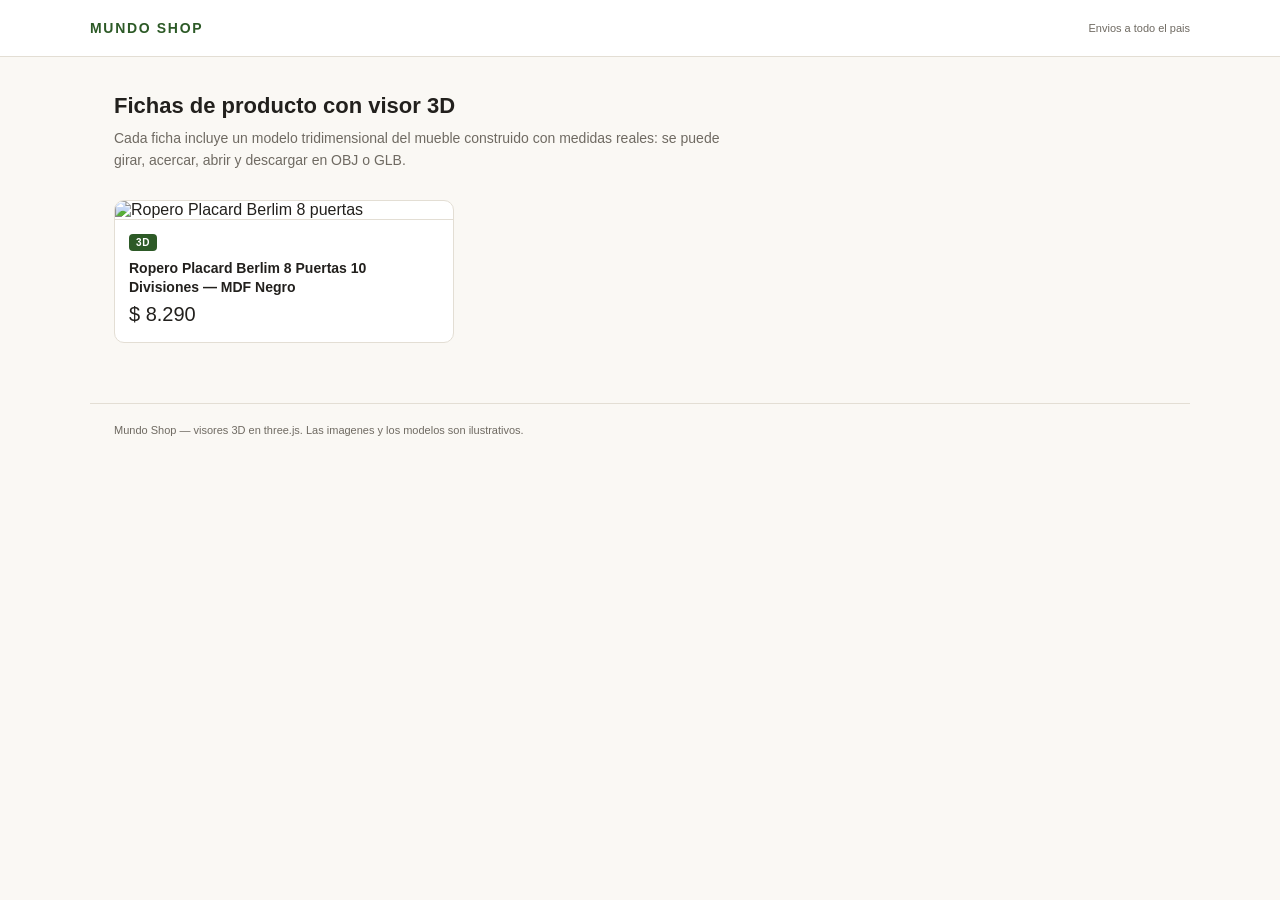
==== index.html @ 09def517 "Sitio de fichas de producto con visor 3D Ficha del Ropero Placard Berlim (8 puertas, 10 estantes, 2 " ====
<!DOCTYPE html>
<html lang="es">
<head>
<meta charset="utf-8">
<meta name="viewport" content="width=device-width, initial-scale=1">
<title>Mundo Shop — Fichas de producto con visor 3D</title>
<style>
:root { --ink:#22201d; --muted:#6f6a62; --line:#e3ded4; --paper:#faf8f4; --accent:#2d5a27; }
* { box-sizing:border-box; margin:0; }
body { background:var(--paper); color:var(--ink); font-family:'Helvetica Neue',Helvetica,Arial,sans-serif; }
.topbar { background:#fff; border-bottom:1px solid var(--line); padding:0 24px; }
.topbar-inner { max-width:1100px; margin:0 auto; display:flex; align-items:center; justify-content:space-between; height:56px; }
.brand { font-weight:800; font-size:14px; letter-spacing:0.12em; text-transform:uppercase; color:var(--accent); }
.brand-sub { font-size:11px; color:var(--muted); }
main { max-width:1100px; margin:0 auto; padding:36px 24px 60px; }
h1 { font-size:22px; font-weight:600; }
.lead { font-size:14px; color:var(--muted); margin:8px 0 28px; max-width:620px; line-height:1.6; }
.cards { display:grid; grid-template-columns:repeat(auto-fill, minmax(260px, 1fr)); gap:16px; }
.card { display:block; text-decoration:none; color:inherit; background:#fff; border:1px solid var(--line); border-radius:10px; overflow:hidden; transition:box-shadow .2s, transform .2s; }
.card:hover { box-shadow:0 6px 20px rgba(0,0,0,.08); transform:translateY(-2px); }
.card img { width:100%; aspect-ratio:4/3; object-fit:contain; background:#fff; }
.card .body { padding:12px 14px 16px; border-top:1px solid var(--line); }
.card h2 { font-size:14px; font-weight:600; line-height:1.35; margin-bottom:6px; }
.card .price { font-size:20px; font-weight:300; }
.tag { display:inline-block; background:var(--accent); color:#fff; font-size:10px; font-weight:700; letter-spacing:.08em; padding:3px 7px; border-radius:4px; margin-bottom:8px; }
footer { max-width:1100px; margin:0 auto; padding:20px 24px 40px; font-size:11px; color:var(--muted); border-top:1px solid var(--line); }
</style>
</head>
<body>
<div class="topbar"><div class="topbar-inner">
  <span class="brand">MUNDO SHOP</span>
  <span class="brand-sub">Envios a todo el pais</span>
</div></div>

<main>
  <h1>Fichas de producto con visor 3D</h1>
  <p class="lead">Cada ficha incluye un modelo tridimensional del mueble construido con medidas reales: se puede girar, acercar, abrir y descargar en OBJ o GLB.</p>

  <div class="cards">
    <a class="card" href="./ropero-berlim.html">
      <img src="https://http2.mlstatic.com/D_890239-MLA112939004923_062026-F.jpg" alt="Ropero Placard Berlim 8 puertas">
      <div class="body">
        <span class="tag">3D</span>
        <h2>Ropero Placard Berlim 8 Puertas 10 Divisiones — MDF Negro</h2>
        <div class="price">$ 8.290</div>
      </div>
    </a>
  </div>
</main>

<footer>Mundo Shop — visores 3D en three.js. Las imagenes y los modelos son ilustrativos.</footer>
</body>
</html>
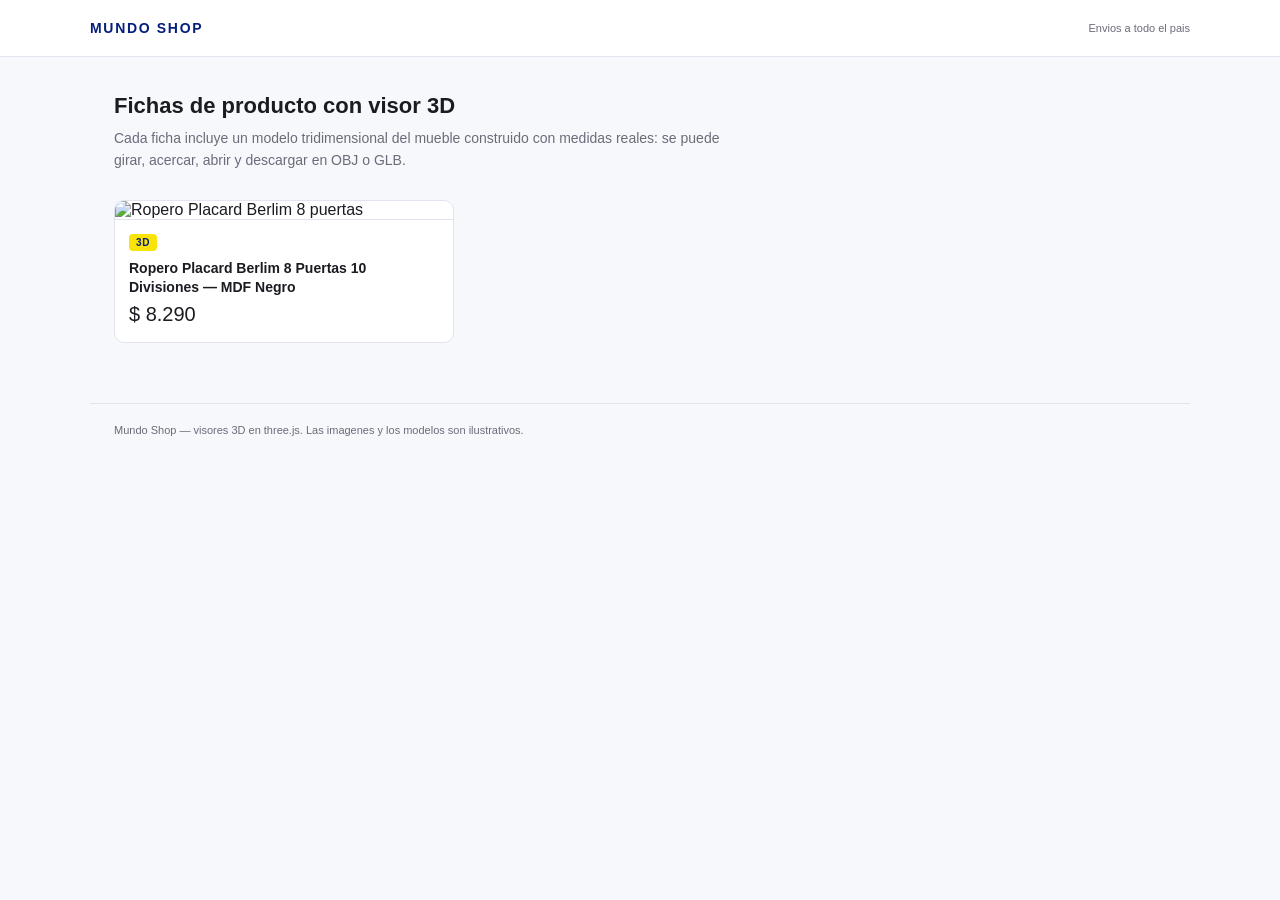
==== commit e4347551: "Paleta de marca y arreglo del scroll horizontal en celular La pagina se podia arrastrar para los cos" ====
--- a/index.html
+++ b/index.html
@@ -5,7 +5,13 @@
 <meta name="viewport" content="width=device-width, initial-scale=1">
 <title>Mundo Shop — Fichas de producto con visor 3D</title>
 <style>
-:root { --ink:#22201d; --muted:#6f6a62; --line:#e3ded4; --paper:#faf8f4; --accent:#2d5a27; }
+:root {
+  /* Paleta de marca del logo: azul #041e7d, amarillo #fae307, blanco.
+     El amarillo va siempre como fondo con azul encima — sobre blanco no tiene
+     contraste suficiente para texto. */
+  --ink:#1b1b22; --muted:#6b6b7a; --line:#e2e4ef; --paper:#f7f8fc;
+  --accent:#041e7d; --accent-osc:#03145e; --amarillo:#fae307;
+}
 * { box-sizing:border-box; margin:0; }
 body { background:var(--paper); color:var(--ink); font-family:'Helvetica Neue',Helvetica,Arial,sans-serif; }
 .topbar { background:#fff; border-bottom:1px solid var(--line); padding:0 24px; }
@@ -15,14 +21,15 @@
 main { max-width:1100px; margin:0 auto; padding:36px 24px 60px; }
 h1 { font-size:22px; font-weight:600; }
 .lead { font-size:14px; color:var(--muted); margin:8px 0 28px; max-width:620px; line-height:1.6; }
-.cards { display:grid; grid-template-columns:repeat(auto-fill, minmax(260px, 1fr)); gap:16px; }
+.cards { display:grid; grid-template-columns:repeat(auto-fill, minmax(min(260px, 100%), 1fr)); gap:16px; }
+.cards > * { min-width:0; }
 .card { display:block; text-decoration:none; color:inherit; background:#fff; border:1px solid var(--line); border-radius:10px; overflow:hidden; transition:box-shadow .2s, transform .2s; }
 .card:hover { box-shadow:0 6px 20px rgba(0,0,0,.08); transform:translateY(-2px); }
 .card img { width:100%; aspect-ratio:4/3; object-fit:contain; background:#fff; }
 .card .body { padding:12px 14px 16px; border-top:1px solid var(--line); }
 .card h2 { font-size:14px; font-weight:600; line-height:1.35; margin-bottom:6px; }
 .card .price { font-size:20px; font-weight:300; }
-.tag { display:inline-block; background:var(--accent); color:#fff; font-size:10px; font-weight:700; letter-spacing:.08em; padding:3px 7px; border-radius:4px; margin-bottom:8px; }
+.tag { display:inline-block; background:var(--amarillo); color:var(--accent); font-size:10px; font-weight:800; letter-spacing:.08em; padding:3px 7px; border-radius:4px; margin-bottom:8px; }
 footer { max-width:1100px; margin:0 auto; padding:20px 24px 40px; font-size:11px; color:var(--muted); border-top:1px solid var(--line); }
 </style>
 </head>
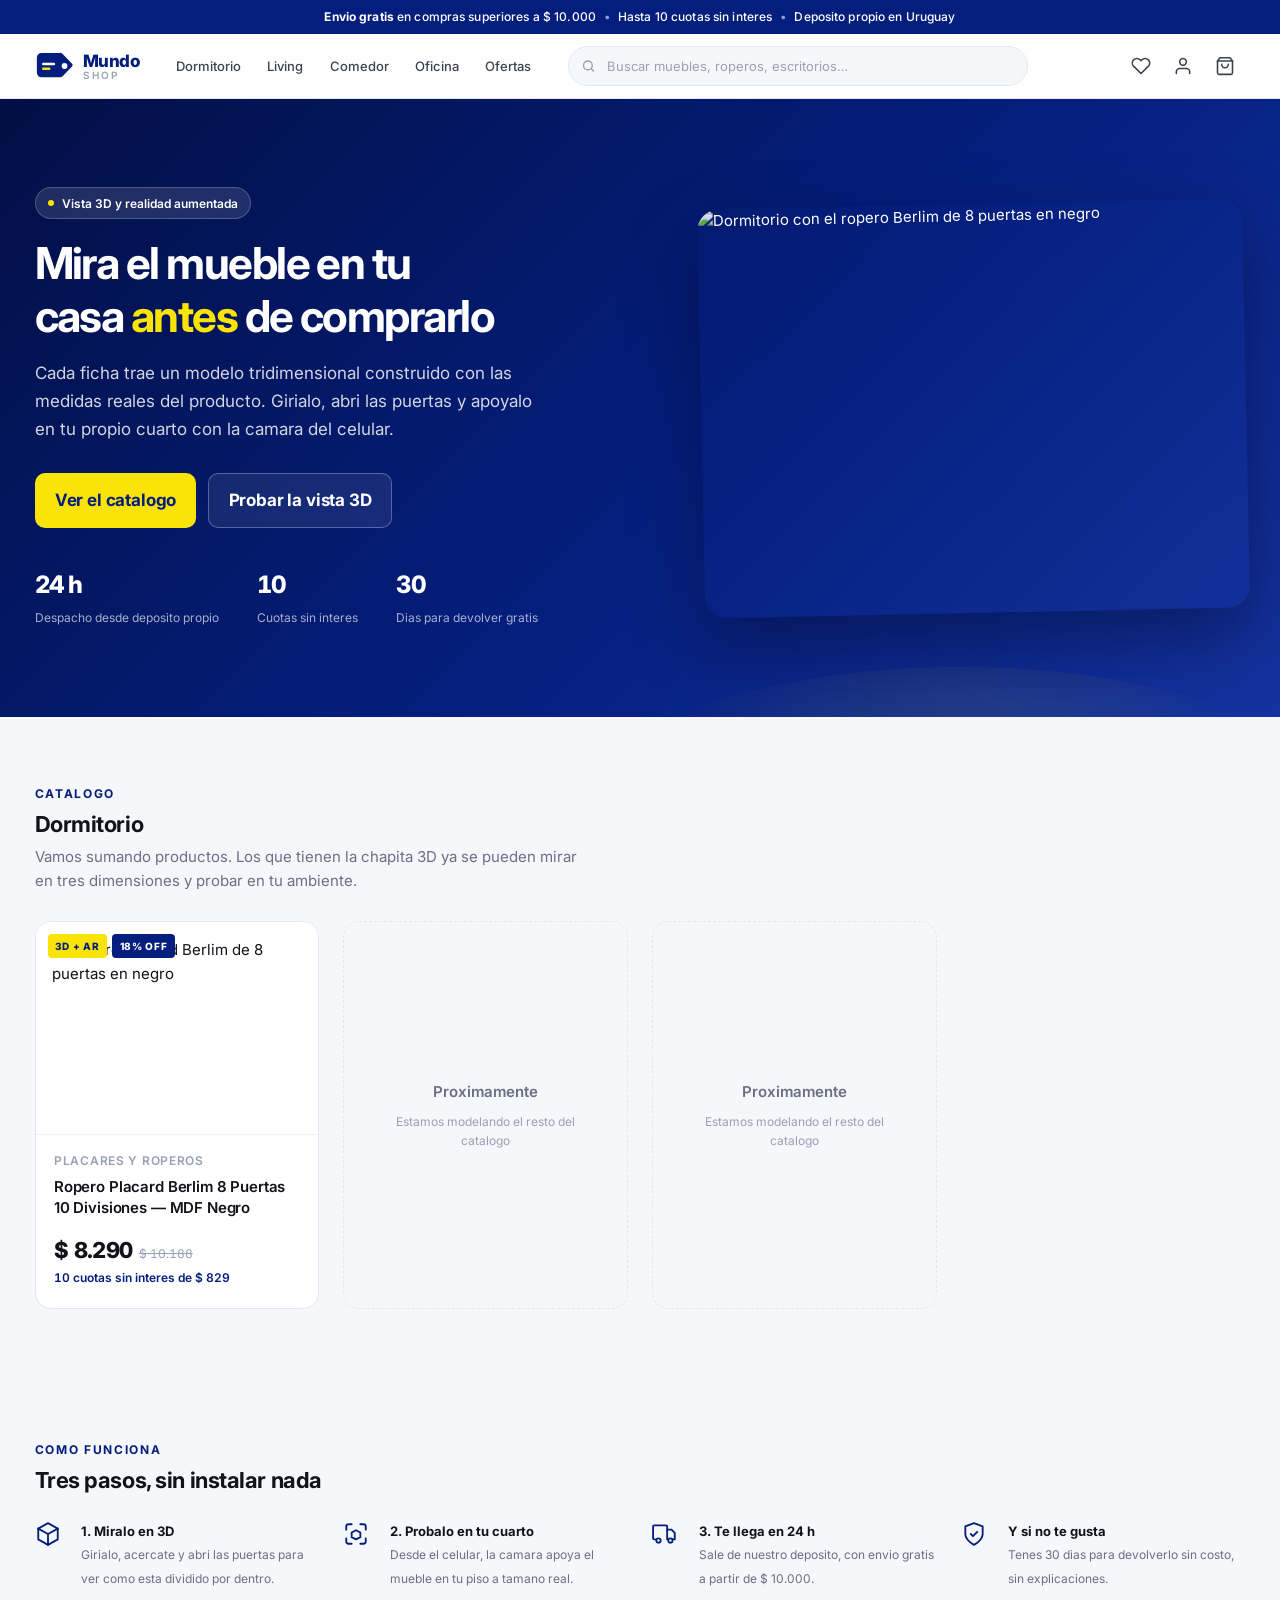
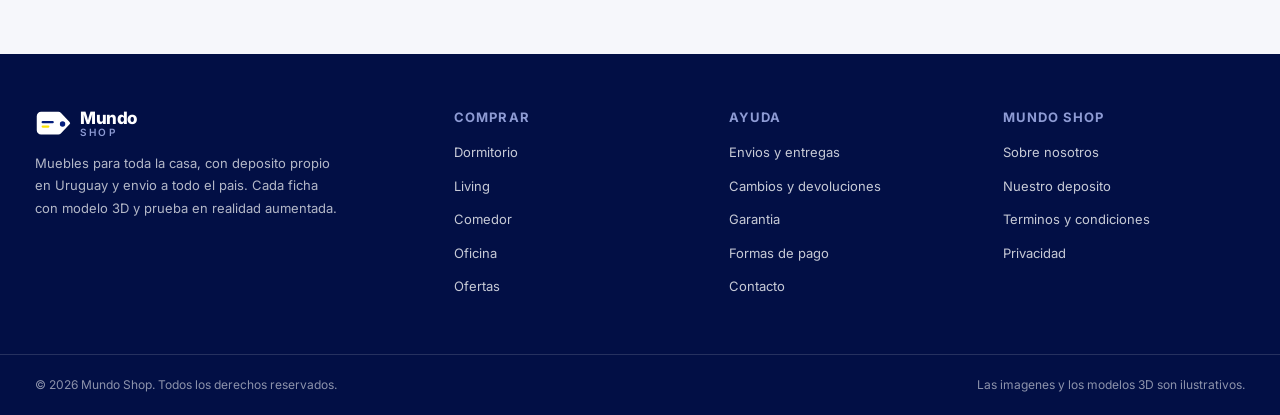
==== commit 9ade7ed9: "Rediseno completo del sitio + favicon Sin framework: siguen siendo paginas estaticas. Lo que cambia " ====
--- a/index.html
+++ b/index.html
@@ -3,58 +3,307 @@
 <head>
 <meta charset="utf-8">
 <meta name="viewport" content="width=device-width, initial-scale=1">
-<title>Mundo Shop — Fichas de producto con visor 3D</title>
+<title>Mundo Shop — Muebles con vista 3D y prueba en tu ambiente</title>
+<meta name="description" content="Muebles para toda la casa con envio a todo Uruguay. Cada producto con modelo 3D de medidas reales y prueba en realidad aumentada desde el celular.">
+<meta name="theme-color" content="#041e7d">
+
+<script>document.documentElement.classList.add('js')</script>
+
+<link rel="icon" href="./favicon.svg" type="image/svg+xml">
+<link rel="icon" href="./favicon.ico" sizes="32x32">
+<link rel="apple-touch-icon" href="./apple-touch-icon.png">
+<link rel="manifest" href="./site.webmanifest">
+
+<link rel="preload" href="./assets/fuentes/inter-latin.woff2" as="font" type="font/woff2" crossorigin>
+<link rel="stylesheet" href="./assets/estilos.css">
+
 <style>
-:root {
-  /* Paleta de marca del logo: azul #041e7d, amarillo #fae307, blanco.
-     El amarillo va siempre como fondo con azul encima — sobre blanco no tiene
-     contraste suficiente para texto. */
-  --ink:#1b1b22; --muted:#6b6b7a; --line:#e2e4ef; --paper:#f7f8fc;
-  --accent:#041e7d; --accent-osc:#03145e; --amarillo:#fae307;
-}
-* { box-sizing:border-box; margin:0; }
-body { background:var(--paper); color:var(--ink); font-family:'Helvetica Neue',Helvetica,Arial,sans-serif; }
-.topbar { background:#fff; border-bottom:1px solid var(--line); padding:0 24px; }
-.topbar-inner { max-width:1100px; margin:0 auto; display:flex; align-items:center; justify-content:space-between; height:56px; }
-.brand { font-weight:800; font-size:14px; letter-spacing:0.12em; text-transform:uppercase; color:var(--accent); }
-.brand-sub { font-size:11px; color:var(--muted); }
-main { max-width:1100px; margin:0 auto; padding:36px 24px 60px; }
-h1 { font-size:22px; font-weight:600; }
-.lead { font-size:14px; color:var(--muted); margin:8px 0 28px; max-width:620px; line-height:1.6; }
-.cards { display:grid; grid-template-columns:repeat(auto-fill, minmax(min(260px, 100%), 1fr)); gap:16px; }
-.cards > * { min-width:0; }
-.card { display:block; text-decoration:none; color:inherit; background:#fff; border:1px solid var(--line); border-radius:10px; overflow:hidden; transition:box-shadow .2s, transform .2s; }
-.card:hover { box-shadow:0 6px 20px rgba(0,0,0,.08); transform:translateY(-2px); }
-.card img { width:100%; aspect-ratio:4/3; object-fit:contain; background:#fff; }
-.card .body { padding:12px 14px 16px; border-top:1px solid var(--line); }
-.card h2 { font-size:14px; font-weight:600; line-height:1.35; margin-bottom:6px; }
-.card .price { font-size:20px; font-weight:300; }
-.tag { display:inline-block; background:var(--amarillo); color:var(--accent); font-size:10px; font-weight:800; letter-spacing:.08em; padding:3px 7px; border-radius:4px; margin-bottom:8px; }
-footer { max-width:1100px; margin:0 auto; padding:20px 24px 40px; font-size:11px; color:var(--muted); border-top:1px solid var(--line); }
+/* --- Solo de la portada --- */
+.hero {
+  position:relative; overflow:hidden;
+  background:linear-gradient(135deg, var(--azul-900) 0%, var(--azul) 55%, var(--azul-600) 100%);
+  color:#fff;
+}
+.hero::after {
+  content:""; position:absolute; inset:auto -10% -60% 40%;
+  height:420px; border-radius:50%;
+  background:radial-gradient(circle, rgba(250,227,7,.16), transparent 65%);
+  pointer-events:none;
+}
+.hero__grid {
+  position:relative; z-index:1;
+  display:grid; grid-template-columns:1.05fr .95fr; gap:clamp(2rem,5vw,4rem);
+  align-items:center;
+  padding-block:clamp(3rem, 7vw, 5.5rem);
+}
+.hero__grid > * { min-width:0; }
+@media (max-width:920px) { .hero__grid { grid-template-columns:1fr; } }
+
+.hero__sello {
+  display:inline-flex; align-items:center; gap:.5rem;
+  background:rgba(255,255,255,.12); border:1px solid rgba(255,255,255,.2);
+  padding:.35rem .75rem; border-radius:999px;
+  font-size:var(--t-xs); font-weight:600;
+}
+.hero__sello .punto { width:6px; height:6px; border-radius:50%; background:var(--amarillo); }
+.hero h1 { font-size:var(--t-2xl); margin:1.1rem 0 0; letter-spacing:-.035em; }
+.hero h1 em { font-style:normal; color:var(--amarillo); }
+.hero p.bajada { font-size:var(--t-md); color:rgba(255,255,255,.82); max-width:46ch; margin-top:1rem; line-height:1.65; }
+.hero__botones { display:flex; flex-wrap:wrap; gap:.75rem; margin-top:1.9rem; }
+.hero__botones .btn { width:auto; }
+.btn--amarillo { background:var(--amarillo); color:var(--azul); }
+.btn--amarillo:hover { background:var(--amarillo-600); }
+.btn--fantasma { background:rgba(255,255,255,.08); border-color:rgba(255,255,255,.28); color:#fff; }
+.btn--fantasma:hover { background:rgba(255,255,255,.16); }
+
+.hero__datos { display:flex; gap:clamp(1.25rem,3vw,2.5rem); margin-top:2.4rem; flex-wrap:wrap; }
+.hero__dato b { display:block; font-size:1.5rem; font-weight:800; letter-spacing:-.03em; }
+.hero__dato span { font-size:var(--t-xs); color:rgba(255,255,255,.65); }
+
+.hero__foto {
+  border-radius:var(--radio-xl); overflow:hidden;
+  box-shadow:0 30px 70px rgba(2,8,40,.45);
+  rotate:-1.2deg;
+}
+.hero__foto img { width:100%; aspect-ratio:4/3; object-fit:cover; }
+@media (max-width:920px) { .hero__foto { rotate:0deg; } }
+
+/* Tarjetas de producto */
+.productos { display:grid; grid-template-columns:repeat(auto-fill, minmax(min(280px,100%),1fr)); gap:1.5rem; }
+.productos > * { min-width:0; }
+.producto-card {
+  display:flex; flex-direction:column;
+  background:var(--papel); border:1px solid var(--linea);
+  border-radius:var(--radio-lg); overflow:hidden;
+  transition:box-shadow var(--medio), transform var(--medio), border-color var(--medio);
+}
+.producto-card:hover { transform:translateY(-4px); box-shadow:var(--sombra-lg); border-color:var(--azul-300); }
+.producto-card__foto { position:relative; background:#fff; }
+.producto-card__foto img { width:100%; aspect-ratio:4/3; object-fit:contain; padding:1rem; }
+.producto-card__sellos { position:absolute; top:.75rem; left:.75rem; display:flex; gap:.35rem; flex-wrap:wrap; }
+.sello {
+  font-size:10px; font-weight:800; letter-spacing:.07em;
+  padding:.25rem .45rem; border-radius:4px;
+}
+.sello--3d { background:var(--amarillo); color:var(--azul); }
+.sello--off { background:var(--azul); color:#fff; }
+.producto-card__cuerpo { padding:1rem 1.15rem 1.25rem; border-top:1px solid var(--linea-2); display:flex; flex-direction:column; gap:.35rem; flex:1; }
+.producto-card__cat { font-size:var(--t-xs); color:var(--gris-2); font-weight:600; letter-spacing:.06em; text-transform:uppercase; }
+.producto-card h3 { font-size:var(--t-base); font-weight:600; line-height:1.4; letter-spacing:-.01em; }
+.producto-card__precio { margin-top:auto; padding-top:.6rem; }
+.producto-card__precio b { font-size:1.375rem; font-weight:800; letter-spacing:-.03em; }
+.producto-card__precio s { font-size:var(--t-xs); color:var(--gris-2); margin-left:.4rem; }
+.producto-card__cuotas { font-size:var(--t-xs); color:var(--azul); font-weight:600; }
+
+.proximo {
+  display:grid; place-content:center; gap:.5rem; text-align:center;
+  min-height:220px; padding:2rem;
+  border:1.5px dashed var(--linea); border-radius:var(--radio-lg);
+  color:var(--gris-2); background:transparent;
+}
+.proximo b { color:var(--gris); font-weight:600; }
+.proximo span { font-size:var(--t-xs); }
 </style>
 </head>
 <body>
-<div class="topbar"><div class="topbar-inner">
-  <span class="brand">MUNDO SHOP</span>
-  <span class="brand-sub">Envios a todo el pais</span>
-</div></div>
+
+<div class="anuncio">
+  <div class="contenedor anuncio__inner">
+    <span><b>Envio gratis</b> en compras superiores a $ 10.000</span>
+    <span class="sep opt">&bull;</span>
+    <span class="opt">Hasta 10 cuotas sin interes</span>
+    <span class="sep opt">&bull;</span>
+    <span class="opt">Deposito propio en Uruguay</span>
+  </div>
+</div>
+
+<header class="cabecera">
+  <div class="contenedor cabecera__inner">
+    <a class="logo" href="./index.html" aria-label="Mundo Shop, inicio">
+      <svg viewBox="0 0 42 32" aria-hidden="true">
+        <path d="M2 7a5 5 0 0 1 5-5h19.6a4 4 0 0 1 2.9 1.2l10 10.4a2 2 0 0 1 0 2.8l-10 10.4a4 4 0 0 1-2.9 1.2H7a5 5 0 0 1-5-5z" fill="#041e7d"/>
+        <circle cx="31.5" cy="16" r="3.1" fill="#fff"/>
+        <rect x="7.5" y="12.6" width="14" height="2.6" rx="1.3" fill="#fff"/>
+        <rect x="7.5" y="17.6" width="9" height="2.6" rx="1.3" fill="#fae307"/>
+      </svg>
+      <span class="logo__texto">
+        <span class="logo__1">Mundo</span>
+        <span class="logo__2">Shop</span>
+      </span>
+    </a>
+
+    <nav class="nav" aria-label="Categorias">
+      <a href="#catalogo">Dormitorio</a>
+      <a href="#">Living</a>
+      <a href="#">Comedor</a>
+      <a href="#">Oficina</a>
+      <a href="#">Ofertas</a>
+    </nav>
+
+    <div class="buscador">
+      <svg class="lupa" viewBox="0 0 24 24" fill="none" stroke="currentColor" stroke-width="2.2" stroke-linecap="round"><circle cx="11" cy="11" r="7"/><path d="m20 20-3.5-3.5"/></svg>
+      <input type="search" placeholder="Buscar muebles, roperos, escritorios&hellip;" aria-label="Buscar productos">
+    </div>
+
+    <div class="acciones">
+      <button class="icono-btn" type="button" aria-label="Favoritos">
+        <svg viewBox="0 0 24 24" fill="none" stroke="currentColor" stroke-width="1.9" stroke-linecap="round" stroke-linejoin="round"><path d="M20.8 4.6a5.5 5.5 0 0 0-7.8 0L12 5.7l-1-1.1a5.5 5.5 0 0 0-7.8 7.8l1.1 1L12 21l7.7-7.6 1.1-1a5.5 5.5 0 0 0 0-7.8z"/></svg>
+      </button>
+      <button class="icono-btn" type="button" aria-label="Mi cuenta">
+        <svg viewBox="0 0 24 24" fill="none" stroke="currentColor" stroke-width="1.9" stroke-linecap="round" stroke-linejoin="round"><path d="M20 21v-2a4 4 0 0 0-4-4H8a4 4 0 0 0-4 4v2"/><circle cx="12" cy="7" r="4"/></svg>
+      </button>
+      <button class="icono-btn" type="button" aria-label="Carrito">
+        <svg viewBox="0 0 24 24" fill="none" stroke="currentColor" stroke-width="1.9" stroke-linecap="round" stroke-linejoin="round"><path d="M6 2 3 6v14a2 2 0 0 0 2 2h14a2 2 0 0 0 2-2V6l-3-4z"/><path d="M3 6h18M16 10a4 4 0 0 1-8 0"/></svg>
+      </button>
+    </div>
+  </div>
+</header>
 
 <main>
-  <h1>Fichas de producto con visor 3D</h1>
-  <p class="lead">Cada ficha incluye un modelo tridimensional del mueble construido con medidas reales: se puede girar, acercar, abrir y descargar en OBJ o GLB.</p>
-
-  <div class="cards">
-    <a class="card" href="./ropero-berlim.html">
-      <img src="https://http2.mlstatic.com/D_890239-MLA112939004923_062026-F.jpg" alt="Ropero Placard Berlim 8 puertas">
-      <div class="body">
-        <span class="tag">3D</span>
-        <h2>Ropero Placard Berlim 8 Puertas 10 Divisiones — MDF Negro</h2>
-        <div class="price">$ 8.290</div>
-      </div>
-    </a>
-  </div>
+
+<section class="hero">
+  <div class="contenedor hero__grid">
+    <div>
+      <span class="hero__sello"><span class="punto"></span> Vista 3D y realidad aumentada</span>
+      <h1>Mira el mueble en tu casa <em>antes</em> de comprarlo</h1>
+      <p class="bajada">Cada ficha trae un modelo tridimensional construido con las medidas reales del producto. Girialo, abri las puertas y apoyalo en tu propio cuarto con la camara del celular.</p>
+      <div class="hero__botones">
+        <a class="btn btn--amarillo" href="#catalogo">Ver el catalogo</a>
+        <a class="btn btn--fantasma" href="./ropero-berlim.html">Probar la vista 3D</a>
+      </div>
+      <div class="hero__datos">
+        <div class="hero__dato"><b class="tabular">24 h</b><span>Despacho desde deposito propio</span></div>
+        <div class="hero__dato"><b class="tabular">10</b><span>Cuotas sin interes</span></div>
+        <div class="hero__dato"><b class="tabular">30</b><span>Dias para devolver gratis</span></div>
+      </div>
+    </div>
+    <div class="hero__foto">
+      <img src="https://http2.mlstatic.com/D_805659-MLA112938739059_062026-F.jpg" alt="Dormitorio con el ropero Berlim de 8 puertas en negro" width="1200" height="900" fetchpriority="high">
+    </div>
+  </div>
+</section>
+
+<div class="contenedor">
+  <section class="seccion revelar" id="catalogo">
+    <div class="seccion__cabeza">
+      <span class="seccion__kicker">Catalogo</span>
+      <h2>Dormitorio</h2>
+      <p class="seccion__sub">Vamos sumando productos. Los que tienen la chapita 3D ya se pueden mirar en tres dimensiones y probar en tu ambiente.</p>
+    </div>
+
+    <div class="productos">
+      <a class="producto-card" href="./ropero-berlim.html">
+        <div class="producto-card__foto">
+          <div class="producto-card__sellos">
+            <span class="sello sello--3d">3D + AR</span>
+            <span class="sello sello--off">18% OFF</span>
+          </div>
+          <img src="https://http2.mlstatic.com/D_890239-MLA112939004923_062026-F.jpg" alt="Ropero Placard Berlim de 8 puertas en negro" loading="lazy" decoding="async">
+        </div>
+        <div class="producto-card__cuerpo">
+          <span class="producto-card__cat">Placares y roperos</span>
+          <h3>Ropero Placard Berlim 8 Puertas 10 Divisiones &mdash; MDF Negro</h3>
+          <div class="producto-card__precio">
+            <b class="tabular">$ 8.290</b><s class="tabular">$ 10.188</s>
+            <p class="producto-card__cuotas tabular">10 cuotas sin interes de $ 829</p>
+          </div>
+        </div>
+      </a>
+
+      <div class="proximo">
+        <b>Proximamente</b>
+        <span>Estamos modelando el resto del catalogo</span>
+      </div>
+      <div class="proximo">
+        <b>Proximamente</b>
+        <span>Estamos modelando el resto del catalogo</span>
+      </div>
+    </div>
+  </section>
+
+  <section class="seccion revelar">
+    <div class="seccion__cabeza">
+      <span class="seccion__kicker">Como funciona</span>
+      <h2>Tres pasos, sin instalar nada</h2>
+    </div>
+    <div class="confianza__grid" style="padding-block:0">
+      <div class="confianza__item">
+        <svg viewBox="0 0 24 24" fill="none" stroke="currentColor" stroke-width="1.7" stroke-linecap="round" stroke-linejoin="round"><path d="M12 2 3 7v10l9 5 9-5V7z"/><path d="m3 7 9 5 9-5M12 12v10"/></svg>
+        <div><b>1. Miralo en 3D</b><span>Girialo, acercate y abri las puertas para ver como esta dividido por dentro.</span></div>
+      </div>
+      <div class="confianza__item">
+        <svg viewBox="0 0 24 24" fill="none" stroke="currentColor" stroke-width="1.7" stroke-linecap="round" stroke-linejoin="round"><path d="M3 8V5a2 2 0 0 1 2-2h3M16 3h3a2 2 0 0 1 2 2v3M21 16v3a2 2 0 0 1-2 2h-3M8 21H5a2 2 0 0 1-2-2v-3"/><path d="M12 8.5 8 10.6v4.3l4 2.1 4-2.1v-4.3z"/></svg>
+        <div><b>2. Probalo en tu cuarto</b><span>Desde el celular, la camara apoya el mueble en tu piso a tamano real.</span></div>
+      </div>
+      <div class="confianza__item">
+        <svg viewBox="0 0 24 24" fill="none" stroke="currentColor" stroke-width="1.7" stroke-linecap="round" stroke-linejoin="round"><path d="M14 17V5a1 1 0 0 0-1-1H2a1 1 0 0 0-1 1v11a1 1 0 0 0 1 1h1"/><path d="M14 8h4l3 3v6h-2"/><circle cx="6" cy="18" r="2"/><circle cx="17" cy="18" r="2"/></svg>
+        <div><b>3. Te llega en 24 h</b><span>Sale de nuestro deposito, con envio gratis a partir de $ 10.000.</span></div>
+      </div>
+      <div class="confianza__item">
+        <svg viewBox="0 0 24 24" fill="none" stroke="currentColor" stroke-width="1.7" stroke-linecap="round" stroke-linejoin="round"><path d="M12 22s8-4 8-10V5l-8-3-8 3v7c0 6 8 10 8 10z"/><path d="m9 12 2 2 4-4"/></svg>
+        <div><b>Y si no te gusta</b><span>Tenes 30 dias para devolverlo sin costo, sin explicaciones.</span></div>
+      </div>
+    </div>
+  </section>
+</div>
 </main>
 
-<footer>Mundo Shop — visores 3D en three.js. Las imagenes y los modelos son ilustrativos.</footer>
+<footer class="pie">
+  <div class="contenedor pie__grid">
+    <div>
+      <span class="logo">
+        <svg viewBox="0 0 42 32" aria-hidden="true" style="height:28px">
+          <path d="M2 7a5 5 0 0 1 5-5h19.6a4 4 0 0 1 2.9 1.2l10 10.4a2 2 0 0 1 0 2.8l-10 10.4a4 4 0 0 1-2.9 1.2H7a5 5 0 0 1-5-5z" fill="#fff"/>
+          <circle cx="31.5" cy="16" r="3.1" fill="#041e7d"/>
+          <rect x="7.5" y="12.6" width="14" height="2.6" rx="1.3" fill="#041e7d"/>
+          <rect x="7.5" y="17.6" width="9" height="2.6" rx="1.3" fill="#fae307"/>
+        </svg>
+        <span class="logo__texto">
+          <span class="logo__1">Mundo</span>
+          <span class="logo__2">Shop</span>
+        </span>
+      </span>
+      <p class="pie__sobre">Muebles para toda la casa, con deposito propio en Uruguay y envio a todo el pais. Cada ficha con modelo 3D y prueba en realidad aumentada.</p>
+    </div>
+    <div>
+      <h3>Comprar</h3>
+      <ul>
+        <li><a href="#catalogo">Dormitorio</a></li>
+        <li><a href="#">Living</a></li>
+        <li><a href="#">Comedor</a></li>
+        <li><a href="#">Oficina</a></li>
+        <li><a href="#">Ofertas</a></li>
+      </ul>
+    </div>
+    <div>
+      <h3>Ayuda</h3>
+      <ul>
+        <li><a href="#">Envios y entregas</a></li>
+        <li><a href="#">Cambios y devoluciones</a></li>
+        <li><a href="#">Garantia</a></li>
+        <li><a href="#">Formas de pago</a></li>
+        <li><a href="#">Contacto</a></li>
+      </ul>
+    </div>
+    <div>
+      <h3>Mundo Shop</h3>
+      <ul>
+        <li><a href="#">Sobre nosotros</a></li>
+        <li><a href="#">Nuestro deposito</a></li>
+        <li><a href="#">Terminos y condiciones</a></li>
+        <li><a href="#">Privacidad</a></li>
+      </ul>
+    </div>
+  </div>
+  <div class="contenedor pie__legal">
+    <span>&copy; 2026 Mundo Shop. Todos los derechos reservados.</span>
+    <span>Las imagenes y los modelos 3D son ilustrativos.</span>
+  </div>
+</footer>
+
+<script type="module">
+  import { montarRevelar } from './assets/tienda.js';
+  montarRevelar();
+</script>
 </body>
 </html>
--- a/assets/estilos.css
+++ b/assets/estilos.css
@@ -0,0 +1,583 @@
+/* ==========================================================================
+   Mundo Shop — sistema de diseño
+   Un solo archivo compartido por todas las fichas. Todo lo que se repite
+   (cabecera, botones, precios, secciones, pie) vive acá; las paginas solo
+   traen su contenido.
+   ========================================================================== */
+
+/* --- Tipografia -----------------------------------------------------------
+   Inter variable, servida desde el propio dominio: sin pedido a un tercero,
+   sin salto de layout. Los cinco pesos salen del mismo archivo. */
+@font-face {
+  font-family: 'Inter';
+  font-style: normal;
+  font-weight: 400 800;
+  font-display: swap;
+  src: url('./fuentes/inter-latin.woff2') format('woff2');
+  unicode-range: U+0000-00FF, U+0131, U+0152-0153, U+02BB-02BC, U+02C6, U+02DA,
+    U+02DC, U+0304, U+0308, U+0329, U+2000-206F, U+20AC, U+2122, U+2191, U+2193,
+    U+2212, U+2215, U+FEFF, U+FFFD;
+}
+@font-face {
+  font-family: 'Inter';
+  font-style: normal;
+  font-weight: 400 800;
+  font-display: swap;
+  src: url('./fuentes/inter-latin-ext.woff2') format('woff2');
+  unicode-range: U+0100-02BA, U+02BD-02C5, U+02C7-02CC, U+02CE-02D7, U+02DD-02FF,
+    U+0304, U+0308, U+0329, U+1D00-1DBF, U+1E00-1E9F, U+1EF2-1EFF, U+2020,
+    U+20A0-20AB, U+20AD-20C0, U+2113, U+2C60-2C7F, U+A720-A7FF;
+}
+
+/* --- Tokens --------------------------------------------------------------- */
+:root {
+  /* Marca, tomada del logo. El amarillo no llega al contraste minimo sobre
+     blanco, asi que nunca va como texto: siempre fondo con azul encima. */
+  --azul-900:#020f45;
+  --azul-800:#03145e;
+  --azul:#041e7d;
+  --azul-600:#1533a0;
+  --azul-300:#8e9bd4;
+  --azul-100:#e7ebf9;
+  --azul-50:#f2f5fd;
+  --amarillo:#fae307;
+  --amarillo-600:#e0cc00;
+
+  /* Neutros levemente frios, para que convivan con el azul */
+  --tinta:#12131a;
+  --tinta-2:#3d4152;
+  --gris:#6a6f85;
+  --gris-2:#9aa0b4;
+  --linea:#e4e7f0;
+  --linea-2:#eff1f7;
+  --papel:#ffffff;
+  --fondo:#f6f7fb;
+
+  --ok:#0f7a3d;
+  --ok-fondo:#e8f6ee;
+
+  /* Tipografia fluida */
+  --t-xs:0.75rem;
+  --t-sm:0.8125rem;
+  --t-base:0.9375rem;
+  --t-md:1.0625rem;
+  --t-lg:clamp(1.125rem, 0.9rem + 0.9vw, 1.375rem);
+  --t-xl:clamp(1.375rem, 1rem + 1.6vw, 2rem);
+  --t-2xl:clamp(1.75rem, 1.2rem + 2.4vw, 2.75rem);
+  --precio:clamp(2rem, 1.4rem + 2.6vw, 2.875rem);
+
+  --radio-sm:6px;
+  --radio:10px;
+  --radio-lg:16px;
+  --radio-xl:22px;
+
+  --sombra-sm:0 1px 2px rgba(16,20,45,.06), 0 1px 3px rgba(16,20,45,.05);
+  --sombra:0 2px 4px rgba(16,20,45,.04), 0 8px 20px rgba(16,20,45,.07);
+  --sombra-lg:0 4px 8px rgba(16,20,45,.05), 0 18px 44px rgba(16,20,45,.11);
+
+  --ancho:1280px;
+  --gutter:clamp(1rem, 0.4rem + 2.2vw, 2.5rem);
+  --cabecera-alto:64px;
+
+  --curva:cubic-bezier(.22,.61,.36,1);
+  --rapido:140ms var(--curva);
+  --medio:240ms var(--curva);
+}
+
+/* --- Base ----------------------------------------------------------------- */
+*, *::before, *::after { box-sizing:border-box; }
+* { margin:0; }
+
+html {
+  -webkit-text-size-adjust:100%;
+  scroll-behavior:smooth;
+  scroll-padding-top:calc(var(--cabecera-alto) + 16px);
+}
+body {
+  background:var(--fondo);
+  color:var(--tinta);
+  font-family:'Inter', -apple-system, BlinkMacSystemFont, 'Segoe UI', Roboto, sans-serif;
+  font-size:var(--t-base);
+  line-height:1.6;
+  -webkit-font-smoothing:antialiased;
+  text-rendering:optimizeLegibility;
+  font-feature-settings:'cv05' 1, 'ss03' 1;
+}
+/* Cualquier `display` propio le gana al [hidden] del navegador, asi que un
+   elemento con .clase{display:flex} sigue viendose aunque tenga hidden. */
+[hidden] { display:none !important; }
+
+img, svg, canvas, video { display:block; max-width:100%; }
+img { height:auto; }
+a { color:inherit; text-decoration:none; }
+button, input, select, textarea { font:inherit; color:inherit; }
+h1, h2, h3, h4 { line-height:1.2; letter-spacing:-0.02em; font-weight:700; text-wrap:balance; }
+p { text-wrap:pretty; }
+
+:where(a, button, [tabindex], input, summary):focus-visible {
+  outline:2px solid var(--azul);
+  outline-offset:2px;
+  border-radius:4px;
+}
+
+@media (prefers-reduced-motion: reduce) {
+  html { scroll-behavior:auto; }
+  *, *::before, *::after {
+    animation-duration:.01ms !important;
+    animation-iteration-count:1 !important;
+    transition-duration:.01ms !important;
+  }
+}
+
+/* Numeros tabulares en todo lo que sea precio o medida: las columnas quedan
+   alineadas y el precio no "baila" al cambiar de variante. */
+.tabular { font-variant-numeric:tabular-nums; }
+
+/* --- Layout --------------------------------------------------------------- */
+.contenedor {
+  width:100%;
+  max-width:var(--ancho);
+  margin-inline:auto;
+  padding-inline:var(--gutter);
+}
+/* Los items de grid arrancan en min-width:auto y crecen hasta el ancho
+   intrinseco de su contenido (una foto grande, un canvas). Sin esto la
+   pagina scrollea de costado en el celular. */
+.grid > * { min-width:0; }
+
+/* --- Barra de anuncio ----------------------------------------------------- */
+.anuncio {
+  background:var(--azul);
+  color:#fff;
+  font-size:var(--t-xs);
+  font-weight:500;
+  letter-spacing:.01em;
+}
+.anuncio__inner {
+  display:flex; align-items:center; justify-content:center; gap:.5rem;
+  min-height:34px; text-align:center;
+}
+.anuncio b { font-weight:700; }
+.anuncio .sep { color:var(--azul-300); }
+@media (max-width:640px) { .anuncio .opt { display:none; } }
+
+/* --- Cabecera ------------------------------------------------------------- */
+.cabecera {
+  position:sticky; top:0; z-index:50;
+  background:rgba(255,255,255,.88);
+  backdrop-filter:saturate(180%) blur(14px);
+  -webkit-backdrop-filter:saturate(180%) blur(14px);
+  border-bottom:1px solid var(--linea);
+}
+.cabecera__inner {
+  display:flex; align-items:center; gap:clamp(.75rem, 2vw, 2rem);
+  min-height:var(--cabecera-alto);
+}
+.logo { display:flex; align-items:center; gap:.55rem; flex:none; }
+.logo svg { height:30px; width:auto; }
+.logo__texto { display:flex; flex-direction:column; line-height:1; }
+.logo__1 { font-size:1.0625rem; font-weight:800; letter-spacing:-.03em; color:var(--azul); }
+.logo__2 { font-size:.625rem; font-weight:600; letter-spacing:.22em; text-transform:uppercase; color:var(--gris-2); }
+
+.nav { display:flex; gap:.25rem; }
+.nav a {
+  padding:.5rem .7rem; border-radius:var(--radio-sm);
+  font-size:var(--t-sm); font-weight:500; color:var(--tinta-2);
+  transition:background var(--rapido), color var(--rapido);
+}
+.nav a:hover { background:var(--azul-50); color:var(--azul); }
+@media (max-width:900px) { .nav { display:none; } }
+
+.buscador { flex:1; position:relative; max-width:460px; }
+.buscador input {
+  width:100%; height:40px; padding:0 .9rem 0 2.35rem;
+  background:var(--fondo); border:1px solid var(--linea);
+  border-radius:999px; font-size:var(--t-sm);
+  transition:border-color var(--rapido), background var(--rapido), box-shadow var(--rapido);
+}
+.buscador input::placeholder { color:var(--gris-2); }
+.buscador input:focus {
+  outline:none; background:#fff; border-color:var(--azul-300);
+  box-shadow:0 0 0 3px var(--azul-100);
+}
+.buscador .lupa {
+  position:absolute; left:.8rem; top:50%; translate:0 -50%;
+  width:15px; height:15px; color:var(--gris-2); pointer-events:none;
+}
+@media (max-width:720px) { .buscador { display:none; } }
+
+.acciones { display:flex; align-items:center; gap:.15rem; margin-left:auto; }
+.icono-btn {
+  position:relative; display:grid; place-items:center;
+  width:40px; height:40px; border:0; background:none; border-radius:var(--radio-sm);
+  color:var(--tinta-2); cursor:pointer;
+  transition:background var(--rapido), color var(--rapido);
+}
+.icono-btn:hover { background:var(--azul-50); color:var(--azul); }
+.icono-btn svg { width:20px; height:20px; }
+.contador {
+  position:absolute; top:4px; right:3px;
+  min-width:17px; height:17px; padding:0 4px;
+  display:grid; place-items:center;
+  background:var(--amarillo); color:var(--azul);
+  border-radius:999px; font-size:10px; font-weight:800; line-height:1;
+}
+
+/* --- Migas ---------------------------------------------------------------- */
+.migas { padding-block:1rem .25rem; font-size:var(--t-xs); color:var(--gris); }
+.migas ol { display:flex; flex-wrap:wrap; align-items:center; gap:.4rem; list-style:none; padding:0; }
+.migas a { transition:color var(--rapido); }
+.migas a:hover { color:var(--azul); }
+.migas li:not(:last-child)::after { content:"/"; margin-left:.4rem; color:var(--gris-2); }
+.migas [aria-current] { color:var(--tinta-2); font-weight:500; }
+
+/* --- Producto: grilla ----------------------------------------------------- */
+.producto {
+  display:grid;
+  grid-template-columns:minmax(0,1.55fr) minmax(320px,.85fr);
+  gap:clamp(1.5rem, 3vw, 3.5rem);
+  padding-block:.75rem 3rem;
+  align-items:start;
+}
+.producto > * { min-width:0; }
+@media (max-width:980px) { .producto { grid-template-columns:1fr; } }
+
+/* --- Media: fotos + 3D ---------------------------------------------------- */
+.media { position:sticky; top:calc(var(--cabecera-alto) + 18px); }
+@media (max-width:980px) { .media { position:static; } }
+
+.media__tabs { display:flex; gap:.4rem; margin-bottom:.7rem; }
+.tab {
+  display:inline-flex; align-items:center; gap:.4rem;
+  height:34px; padding:0 .85rem;
+  background:var(--papel); border:1px solid var(--linea);
+  border-radius:999px; font-size:var(--t-sm); font-weight:600; color:var(--tinta-2);
+  cursor:pointer; white-space:nowrap;
+  transition:all var(--rapido);
+}
+.tab:hover { border-color:var(--azul-300); color:var(--azul); }
+.tab[aria-selected="true"] { background:var(--azul); border-color:var(--azul); color:#fff; }
+.tab svg { width:15px; height:15px; }
+.tab__nuevo {
+  background:var(--amarillo); color:var(--azul);
+  font-size:9px; font-weight:800; letter-spacing:.06em;
+  padding:2px 5px; border-radius:3px;
+}
+.tab[aria-selected="true"] .tab__nuevo { background:var(--amarillo); color:var(--azul); }
+
+.escenario {
+  position:relative;
+  background:var(--papel);
+  border:1px solid var(--linea);
+  border-radius:var(--radio-lg);
+  overflow:hidden;
+  box-shadow:var(--sombra-sm);
+}
+.panel[hidden] { display:none; }
+
+.foto-principal {
+  width:100%; aspect-ratio:1/1; max-height:min(62vh, 620px);
+  object-fit:contain; background:#fff;
+  cursor:zoom-in;
+  transition:scale var(--medio);
+}
+@media (min-width:981px) { .foto-principal:hover { scale:1.03; } }
+
+.escenario three-d-stage { display:block; width:100%; aspect-ratio:1/1; max-height:min(62vh, 620px); }
+three-d-stage:not(:defined) { visibility:hidden; }
+
+.escenario__barra {
+  display:flex; align-items:center; gap:.5rem; flex-wrap:wrap;
+  padding:.7rem .9rem;
+  border-top:1px solid var(--linea);
+  background:var(--azul-50);
+}
+.chip {
+  display:inline-flex; align-items:center; gap:.35rem;
+  height:32px; padding:0 .8rem;
+  background:var(--papel); border:1px solid var(--linea);
+  border-radius:999px; font-size:var(--t-xs); font-weight:600; color:var(--tinta-2);
+  cursor:pointer; transition:all var(--rapido);
+}
+.chip:hover { border-color:var(--azul); color:var(--azul); background:#fff; }
+.chip svg { width:14px; height:14px; }
+.pista { margin-left:auto; font-size:var(--t-xs); color:var(--gris); }
+@media (max-width:520px) { .pista { margin-left:0; width:100%; } }
+
+.cargando {
+  position:absolute; inset:0; display:grid; place-items:center;
+  background:var(--papel); color:var(--gris); font-size:var(--t-sm);
+  gap:.6rem; grid-auto-flow:row;
+}
+.spinner {
+  width:26px; height:26px; border-radius:50%;
+  border:2.5px solid var(--linea); border-top-color:var(--azul);
+  animation:girar .7s linear infinite;
+}
+@keyframes girar { to { rotate:360deg; } }
+
+/* Miniaturas */
+.miniaturas {
+  display:flex; gap:.5rem; margin-top:.7rem;
+  overflow-x:auto; scroll-snap-type:x mandatory;
+  padding-bottom:.35rem;
+  scrollbar-width:thin; scrollbar-color:var(--linea) transparent;
+}
+.miniaturas::-webkit-scrollbar { height:5px; }
+.miniaturas::-webkit-scrollbar-thumb { background:var(--linea); border-radius:99px; }
+.miniaturas button {
+  flex:none; width:68px; height:68px; padding:0;
+  background:#fff; border:2px solid var(--linea); border-radius:var(--radio);
+  overflow:hidden; cursor:pointer; scroll-snap-align:start;
+  transition:border-color var(--rapido), transform var(--rapido);
+}
+.miniaturas button:hover { transform:translateY(-2px); border-color:var(--azul-300); }
+.miniaturas button[aria-current="true"] { border-color:var(--azul); }
+.miniaturas img { width:100%; height:100%; object-fit:cover; }
+
+/* --- Caja de compra ------------------------------------------------------- */
+.compra { display:grid; gap:.25rem; }
+.compra__meta {
+  display:flex; align-items:center; gap:.5rem;
+  font-size:var(--t-xs); color:var(--gris);
+}
+.compra__meta .marca { color:var(--azul); font-weight:700; letter-spacing:.02em; }
+.compra h1 { font-size:var(--t-xl); margin:.45rem 0 .6rem; }
+
+.estrellas { display:flex; align-items:center; gap:.4rem; font-size:var(--t-xs); color:var(--gris); margin-bottom:1rem; }
+.estrellas .puntos { display:flex; gap:1px; color:var(--amarillo-600); }
+.estrellas svg { width:14px; height:14px; }
+
+.precio-anterior { font-size:var(--t-sm); color:var(--gris-2); text-decoration:line-through; }
+.precio-fila { display:flex; align-items:center; gap:.7rem; flex-wrap:wrap; margin-top:.1rem; }
+.precio { font-size:var(--precio); font-weight:800; letter-spacing:-.035em; line-height:1; }
+.precio .simbolo { font-size:.5em; font-weight:700; vertical-align:.35em; margin-right:.1em; color:var(--tinta-2); }
+.off {
+  background:var(--amarillo); color:var(--azul);
+  font-size:var(--t-xs); font-weight:800; letter-spacing:.02em;
+  padding:.3rem .5rem; border-radius:var(--radio-sm);
+}
+.cuotas { font-size:var(--t-base); color:var(--azul); font-weight:600; margin-top:.45rem; }
+.cuotas span { color:var(--gris); font-weight:400; }
+
+.bloque { margin-top:1.5rem; }
+.bloque__titulo {
+  font-size:var(--t-sm); font-weight:600; color:var(--tinta-2);
+  display:flex; align-items:baseline; gap:.35rem; margin-bottom:.55rem;
+}
+.bloque__titulo b { color:var(--tinta); }
+
+.muestras { display:flex; gap:.6rem; flex-wrap:wrap; }
+.muestra {
+  width:42px; height:42px; padding:0;
+  border-radius:50%; border:2px solid #fff; cursor:pointer;
+  box-shadow:0 0 0 1px var(--linea);
+  transition:box-shadow var(--rapido), transform var(--rapido);
+}
+.muestra:hover { transform:scale(1.07); box-shadow:0 0 0 1px var(--azul-300); }
+/* El aro blanco intermedio hace que el estado activo se lea igual sobre una
+   muestra negra que sobre una beige. */
+.muestra[aria-pressed="true"] { box-shadow:0 0 0 2px var(--azul); }
+
+.stock {
+  display:inline-flex; align-items:center; gap:.45rem;
+  background:var(--ok-fondo); color:var(--ok);
+  font-size:var(--t-xs); font-weight:700;
+  padding:.35rem .65rem; border-radius:999px;
+}
+.stock::before { content:""; width:7px; height:7px; border-radius:50%; background:currentColor; }
+.stock-nota { font-size:var(--t-xs); color:var(--gris); margin-top:.45rem; }
+
+/* Botones */
+.btn {
+  display:inline-flex; align-items:center; justify-content:center; gap:.5rem;
+  width:100%; min-height:50px; padding:.8rem 1.2rem;
+  border:1px solid transparent; border-radius:var(--radio);
+  font-size:var(--t-md); font-weight:700; letter-spacing:-.01em;
+  cursor:pointer; text-align:center;
+  transition:background var(--rapido), border-color var(--rapido), color var(--rapido), transform var(--rapido), box-shadow var(--rapido);
+}
+.btn:active { transform:translateY(1px); }
+.btn svg { width:18px; height:18px; flex:none; }
+.btn--principal { background:var(--azul); color:#fff; box-shadow:var(--sombra-sm); }
+.btn--principal:hover { background:var(--azul-800); box-shadow:var(--sombra); }
+.btn--secundario { background:var(--azul-100); color:var(--azul); }
+.btn--secundario:hover { background:#dae1f6; }
+.btn--linea { background:var(--papel); border-color:var(--azul); color:var(--azul); }
+.btn--linea:hover { background:var(--azul-50); }
+.acciones-compra { display:grid; gap:.6rem; margin-top:1.35rem; }
+
+.ar-nota { font-size:var(--t-xs); color:var(--gris); margin-top:.6rem; line-height:1.5; }
+.ar-nota b { color:var(--tinta-2); }
+
+/* Beneficios */
+.beneficios { display:grid; gap:.9rem; margin-top:1.5rem; padding-top:1.4rem; border-top:1px solid var(--linea); }
+.beneficio { display:grid; grid-template-columns:20px 1fr; gap:.7rem; font-size:var(--t-sm); color:var(--gris); line-height:1.5; }
+.beneficio svg { width:19px; height:19px; color:var(--azul); margin-top:1px; }
+.beneficio b { color:var(--tinta); font-weight:600; display:block; }
+
+/* --- Franja de confianza -------------------------------------------------- */
+.confianza { background:var(--papel); border-block:1px solid var(--linea); }
+.confianza__grid {
+  display:grid; grid-template-columns:repeat(4, 1fr); gap:1.5rem;
+  padding-block:1.75rem;
+}
+.confianza__item { display:grid; grid-template-columns:34px 1fr; gap:.8rem; align-items:start; }
+.confianza__item svg { width:26px; height:26px; color:var(--azul); }
+.confianza__item b { display:block; font-size:var(--t-sm); font-weight:700; }
+.confianza__item span { font-size:var(--t-xs); color:var(--gris); line-height:1.5; }
+@media (max-width:900px) { .confianza__grid { grid-template-columns:repeat(2,1fr); gap:1.25rem; } }
+@media (max-width:480px) { .confianza__grid { grid-template-columns:1fr; } }
+
+/* --- Secciones ------------------------------------------------------------ */
+.seccion { padding-block:clamp(2.5rem, 5vw, 4.5rem); }
+.seccion__cabeza { max-width:62ch; margin-bottom:1.75rem; }
+.seccion__kicker {
+  display:inline-block; font-size:var(--t-xs); font-weight:700;
+  letter-spacing:.14em; text-transform:uppercase; color:var(--azul);
+  margin-bottom:.5rem;
+}
+.seccion h2 { font-size:var(--t-lg); }
+.seccion__sub { color:var(--gris); margin-top:.5rem; }
+
+.tarjeta {
+  background:var(--papel); border:1px solid var(--linea);
+  border-radius:var(--radio-lg); box-shadow:var(--sombra-sm);
+}
+
+/* Especificaciones */
+.specs { display:grid; grid-template-columns:1fr 1fr; gap:0 clamp(1.5rem,4vw,3.5rem); padding:clamp(1.25rem,2.5vw,2rem); }
+@media (max-width:760px) { .specs { grid-template-columns:1fr; } }
+.specs dl { display:grid; grid-template-columns:minmax(0,1fr) minmax(0,1.1fr); margin:0; font-size:var(--t-sm); }
+.specs dt, .specs dd { padding:.7rem 0; border-bottom:1px solid var(--linea-2); margin:0; }
+.specs dt { color:var(--gris); }
+.specs dd { font-weight:500; }
+
+/* Medidas destacadas */
+.medidas { display:grid; grid-template-columns:repeat(3,1fr); gap:1rem; margin-bottom:1.25rem; }
+@media (max-width:600px) { .medidas { grid-template-columns:1fr; } }
+.medida {
+  background:var(--azul); color:#fff;
+  border-radius:var(--radio); padding:1.1rem 1.25rem;
+}
+.medida span { display:block; font-size:var(--t-xs); color:var(--azul-300); font-weight:600; letter-spacing:.1em; text-transform:uppercase; }
+.medida b { font-size:var(--t-xl); font-weight:800; letter-spacing:-.03em; }
+.medida b i { font-style:normal; font-size:.5em; font-weight:600; color:var(--azul-300); margin-left:.15em; }
+
+/* Descripcion */
+.prosa { max-width:68ch; color:var(--tinta-2); font-size:var(--t-md); line-height:1.75; }
+.prosa p { margin-bottom:1rem; }
+.prosa ul { margin:0 0 1rem; padding:0; list-style:none; display:grid; gap:.6rem; }
+.prosa li { position:relative; padding-left:1.6rem; }
+.prosa li::before {
+  content:""; position:absolute; left:0; top:.55em;
+  width:8px; height:8px; border-radius:2px; background:var(--amarillo);
+  box-shadow:0 0 0 1px var(--azul);
+}
+.prosa strong { color:var(--tinta); font-weight:600; }
+
+/* Galeria */
+.galeria { display:grid; grid-template-columns:repeat(auto-fill, minmax(min(220px,100%),1fr)); gap:1rem; }
+.galeria > * { min-width:0; }
+.galeria button {
+  padding:0; border:1px solid var(--linea); background:var(--papel);
+  border-radius:var(--radio); overflow:hidden; cursor:zoom-in;
+  transition:box-shadow var(--medio), transform var(--medio);
+}
+.galeria button:hover { box-shadow:var(--sombra); transform:translateY(-3px); }
+.galeria img { width:100%; aspect-ratio:1; object-fit:cover; }
+
+/* Acordeon */
+.acordeon { max-width:min(760px,100%); }
+.acordeon details {
+  border-bottom:1px solid var(--linea);
+}
+.acordeon summary {
+  display:flex; align-items:center; justify-content:space-between; gap:1rem;
+  padding:1.1rem .25rem; cursor:pointer; list-style:none;
+  font-weight:600; color:var(--tinta);
+  transition:color var(--rapido);
+}
+.acordeon summary::-webkit-details-marker { display:none; }
+.acordeon summary:hover { color:var(--azul); }
+.acordeon summary::after {
+  content:""; flex:none; width:11px; height:11px;
+  border-right:2px solid var(--gris-2); border-bottom:2px solid var(--gris-2);
+  rotate:45deg; translate:0 -2px;
+  transition:rotate var(--medio), border-color var(--rapido);
+}
+.acordeon details[open] summary::after { rotate:-135deg; translate:0 2px; border-color:var(--azul); }
+.acordeon .cuerpo { padding:0 .25rem 1.2rem; color:var(--gris); font-size:var(--t-sm); line-height:1.7; }
+
+/* --- Lightbox ------------------------------------------------------------- */
+.lightbox {
+  position:fixed; inset:0; z-index:100;
+  display:none; align-items:center; justify-content:center;
+  background:rgba(8,10,25,.94);
+  padding:clamp(1rem,4vw,3rem);
+}
+.lightbox[open], .lightbox.abierto { display:flex; }
+.lightbox img { max-width:100%; max-height:88vh; object-fit:contain; border-radius:var(--radio); }
+.lightbox__cerrar, .lightbox__nav {
+  position:absolute; display:grid; place-items:center;
+  width:44px; height:44px; border:0; border-radius:50%;
+  background:rgba(255,255,255,.12); color:#fff; cursor:pointer;
+  transition:background var(--rapido);
+}
+.lightbox__cerrar:hover, .lightbox__nav:hover { background:rgba(255,255,255,.24); }
+.lightbox__cerrar { top:1.25rem; right:1.25rem; font-size:22px; line-height:1; }
+.lightbox__nav { top:50%; translate:0 -50%; }
+.lightbox__nav svg { width:20px; height:20px; }
+.lightbox__nav.prev { left:1.25rem; }
+.lightbox__nav.next { right:1.25rem; }
+.lightbox__cuenta {
+  position:absolute; bottom:1.5rem; left:50%; translate:-50% 0;
+  color:rgba(255,255,255,.7); font-size:var(--t-xs); font-variant-numeric:tabular-nums;
+}
+
+/* --- Pie ------------------------------------------------------------------ */
+.pie { background:var(--azul-900); color:#fff; margin-top:auto; }
+.pie__grid {
+  display:grid; grid-template-columns:1.6fr repeat(3, 1fr); gap:2rem;
+  padding-block:clamp(2.5rem,5vw,3.5rem);
+}
+@media (max-width:860px) { .pie__grid { grid-template-columns:1fr 1fr; gap:1.75rem; } }
+@media (max-width:520px) { .pie__grid { grid-template-columns:1fr; } }
+.pie h3 { font-size:var(--t-sm); font-weight:700; letter-spacing:.08em; text-transform:uppercase; color:var(--azul-300); margin-bottom:.9rem; }
+.pie ul { list-style:none; padding:0; display:grid; gap:.6rem; }
+.pie a { font-size:var(--t-sm); color:rgba(255,255,255,.78); transition:color var(--rapido); }
+.pie a:hover { color:var(--amarillo); }
+.pie__sobre { font-size:var(--t-sm); color:rgba(255,255,255,.7); line-height:1.7; max-width:38ch; margin-top:.9rem; }
+.pie__legal {
+  border-top:1px solid rgba(255,255,255,.14);
+  padding-block:1.25rem;
+  display:flex; flex-wrap:wrap; gap:.75rem 1.5rem; justify-content:space-between;
+  font-size:var(--t-xs); color:rgba(255,255,255,.55);
+}
+.pie .logo__1 { color:#fff; }
+.pie .logo__2 { color:var(--azul-300); }
+
+/* --- Aparicion al scrollear ----------------------------------------------- */
+/* Se esconde solo si hay JS para volver a mostrarlo (la clase .js la pone un
+   script en el <head>). Si el modulo falla, media pagina quedaria en blanco. */
+.js .revelar { opacity:0; translate:0 18px; transition:opacity .6s var(--curva), translate .6s var(--curva); }
+.js .revelar.visible { opacity:1; translate:0 0; }
+@media (prefers-reduced-motion: reduce) { .js .revelar { opacity:1; translate:0 0; } }
+
+/* --- Barra fija de compra en celular -------------------------------------- */
+.compra-fija {
+  position:fixed; left:0; right:0; bottom:0; z-index:60;
+  display:none; align-items:center; gap:.9rem;
+  padding:.7rem var(--gutter) calc(.7rem + env(safe-area-inset-bottom));
+  background:rgba(255,255,255,.94);
+  backdrop-filter:blur(14px); -webkit-backdrop-filter:blur(14px);
+  border-top:1px solid var(--linea);
+  translate:0 110%;
+  transition:translate var(--medio);
+}
+.compra-fija.visible { translate:0 0; }
+.compra-fija__precio { line-height:1.15; }
+.compra-fija__precio b { display:block; font-size:1.125rem; font-weight:800; letter-spacing:-.03em; }
+.compra-fija__precio span { font-size:var(--t-xs); color:var(--gris); }
+.compra-fija .btn { width:auto; flex:1; min-height:44px; font-size:var(--t-base); }
+@media (max-width:980px) { .compra-fija { display:flex; } body { padding-bottom:74px; } }
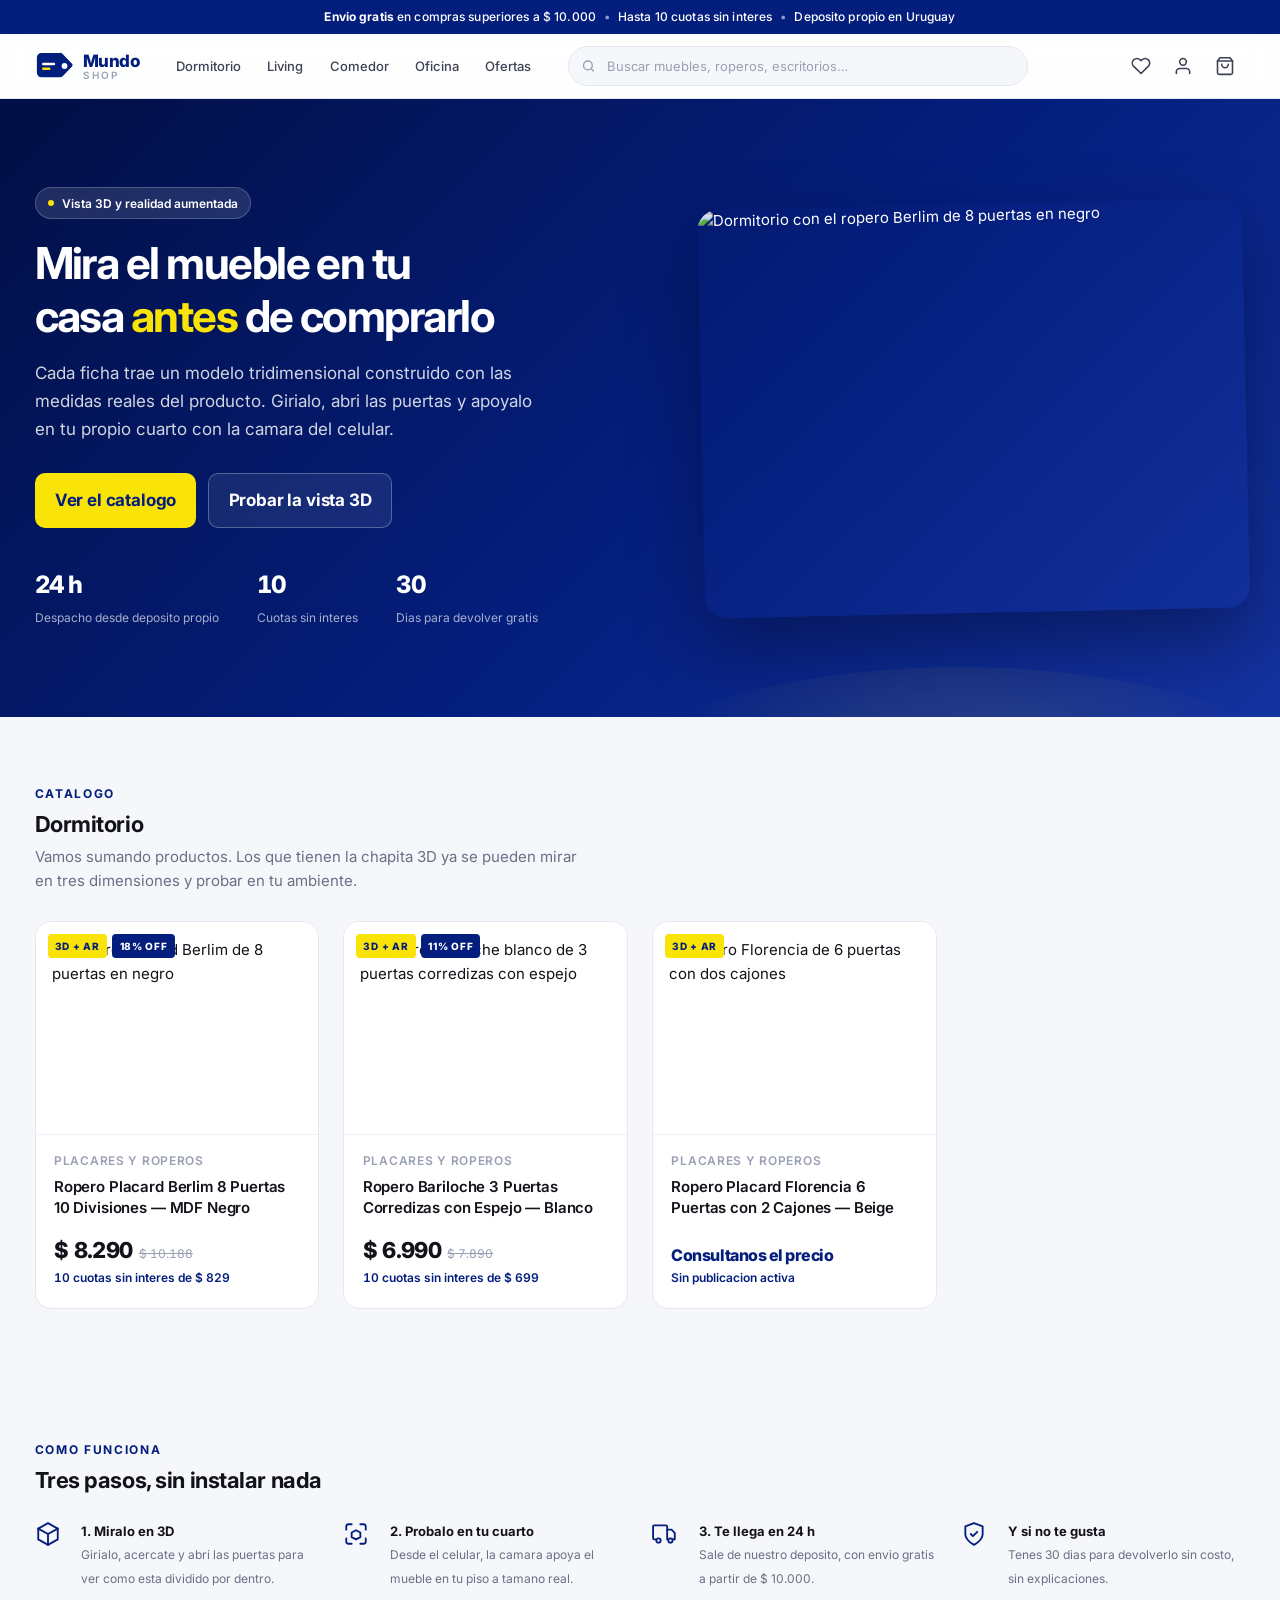
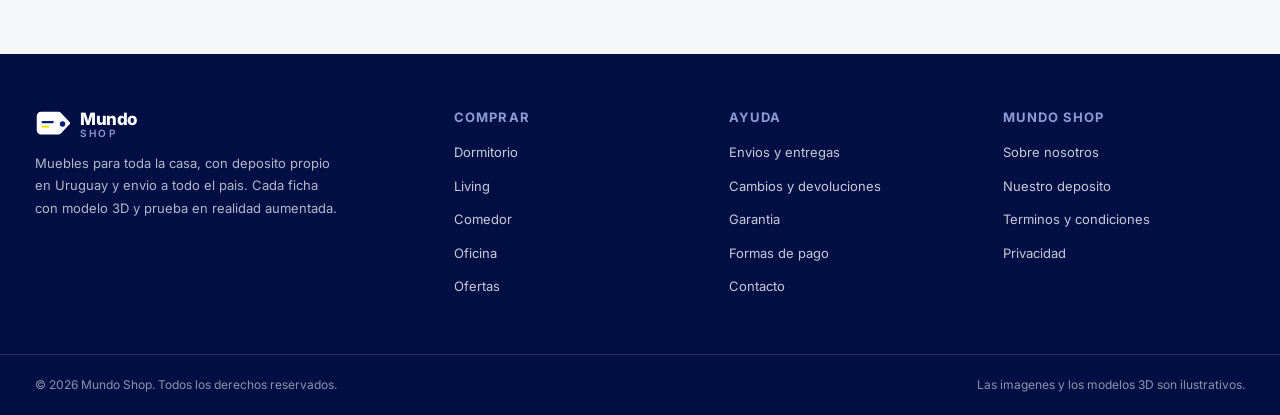
==== commit 5c7224ff: "Dos productos mas: Bariloche y Florencia Antes de sumar modelos se extrae 3d/comun.js con lo que se " ====
--- a/index.html
+++ b/index.html
@@ -210,14 +210,40 @@
         </div>
       </a>
 
-      <div class="proximo">
-        <b>Proximamente</b>
-        <span>Estamos modelando el resto del catalogo</span>
-      </div>
-      <div class="proximo">
-        <b>Proximamente</b>
-        <span>Estamos modelando el resto del catalogo</span>
-      </div>
+      <a class="producto-card" href="./ropero-bariloche.html">
+        <div class="producto-card__foto">
+          <div class="producto-card__sellos">
+            <span class="sello sello--3d">3D + AR</span>
+            <span class="sello sello--off">11% OFF</span>
+          </div>
+          <img src="https://http2.mlstatic.com/D_963171-MLA112682934243_062026-F.jpg" alt="Ropero Bariloche blanco de 3 puertas corredizas con espejo" loading="lazy" decoding="async">
+        </div>
+        <div class="producto-card__cuerpo">
+          <span class="producto-card__cat">Placares y roperos</span>
+          <h3>Ropero Bariloche 3 Puertas Corredizas con Espejo &mdash; Blanco</h3>
+          <div class="producto-card__precio">
+            <b class="tabular">$ 6.990</b><s class="tabular">$ 7.890</s>
+            <p class="producto-card__cuotas tabular">10 cuotas sin interes de $ 699</p>
+          </div>
+        </div>
+      </a>
+
+      <a class="producto-card" href="./ropero-florencia.html">
+        <div class="producto-card__foto">
+          <div class="producto-card__sellos">
+            <span class="sello sello--3d">3D + AR</span>
+          </div>
+          <img src="https://http2.mlstatic.com/D_931650-MLU110411473628_052026-F.jpg" alt="Ropero Florencia de 6 puertas con dos cajones" loading="lazy" decoding="async">
+        </div>
+        <div class="producto-card__cuerpo">
+          <span class="producto-card__cat">Placares y roperos</span>
+          <h3>Ropero Placard Florencia 6 Puertas con 2 Cajones &mdash; Beige</h3>
+          <div class="producto-card__precio">
+            <b style="font-size:1rem;color:var(--azul)">Consultanos el precio</b>
+            <p class="producto-card__cuotas">Sin publicacion activa</p>
+          </div>
+        </div>
+      </a>
     </div>
   </section>
 
--- a/assets/estilos.css
+++ b/assets/estilos.css
@@ -357,6 +357,16 @@
   font-size:var(--t-xs); font-weight:800; letter-spacing:.02em;
   padding:.3rem .5rem; border-radius:var(--radio-sm);
 }
+/* Producto sin publicacion activa: no hay precio que mostrar y no se inventa. */
+.precio--consultar { font-size:var(--t-lg); font-weight:800; letter-spacing:-.02em; color:var(--azul); }
+.aviso {
+  display:grid; grid-template-columns:18px 1fr; gap:.65rem; align-items:start;
+  background:var(--azul-50); border:1px solid var(--azul-100);
+  border-radius:var(--radio); padding:.8rem .95rem; margin-top:.7rem;
+  font-size:var(--t-sm); color:var(--tinta-2); line-height:1.55;
+}
+.aviso svg { width:17px; height:17px; color:var(--azul); margin-top:2px; }
+
 .cuotas { font-size:var(--t-base); color:var(--azul); font-weight:600; margin-top:.45rem; }
 .cuotas span { color:var(--gris); font-weight:400; }
 
